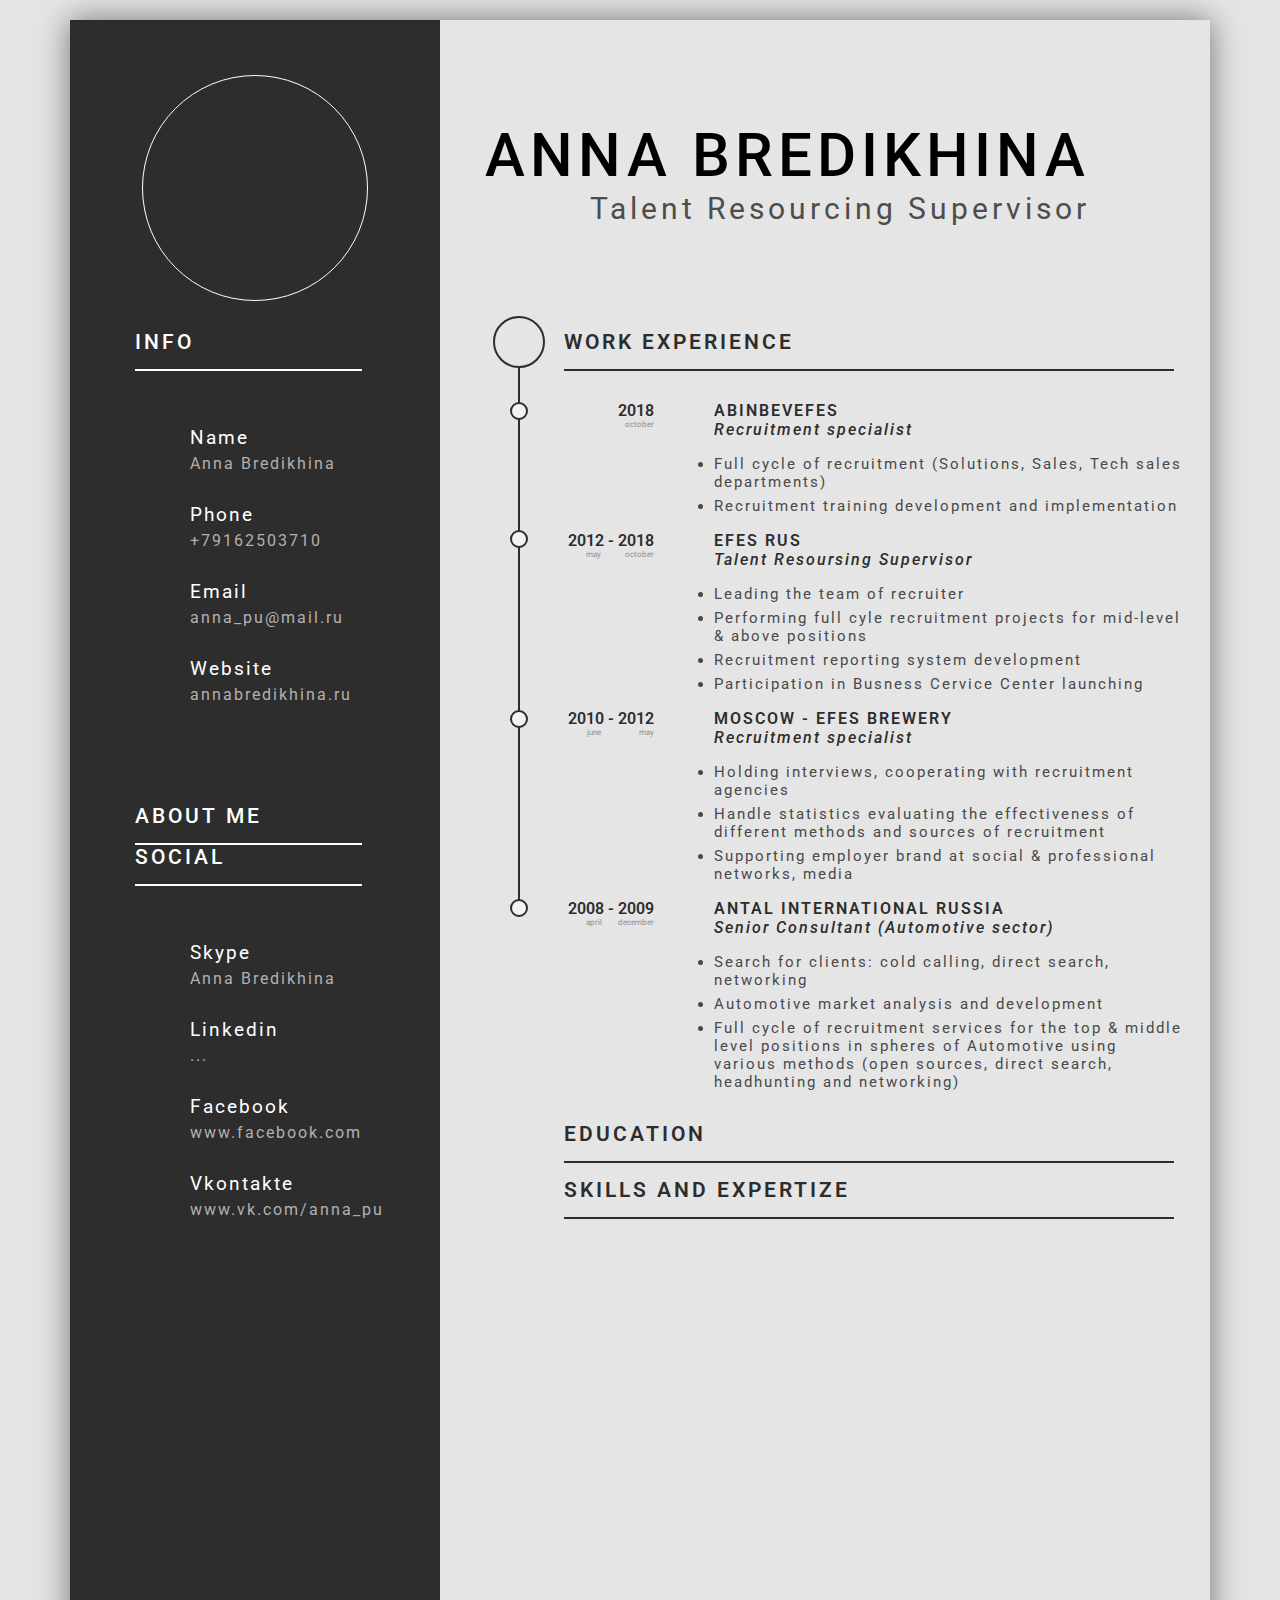
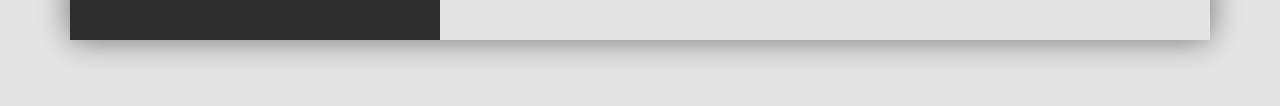
==== html.html @ 79120250 "15/06/2019" ====
<!DOCTYPE html>
<html lang="ru">
<head>
    <meta charset="UTF-8">
    <meta name="viewport" content="width=device-width, initial-scale=1.0">
    <meta http-equiv="X-UA-Compatible" content="ie=edge">
    <link rel="stylesheet" href="css/style.css">
    <link rel="stylesheet" href="normalize.css">
    <title>Anna Bredikhina - Talent Resourcing Supervisor</title>
</head>
<body>
    <div class="container">
        <div class="left-column">
            <div class="circle-foto"></div>
            <div class="main-info-block">
                <div class="title">info</div>
                <span class="line"></span>
                <div class="info-block" style="margin-top: 55px;">
                    <div class="info-block__item">
                        <div class="info-block__item_foto foto_1"></div>
                        <div class="info-block__item_description">
                            <div class="info-block__item_description_1">Name</div>
                            <div class="info-block__item_description_2">Anna Bredikhina</div>
                        </div>
                    </div>
                </div>
                <div class="info-block">
                    <div class="info-block__item">
                        <div class="info-block__item_foto foto_2"></div>
                        <div class="info-block__item_description">
                            <div class="info-block__item_description_1">Phone</div>
                            <div class="info-block__item_description_2"><a href="tel:+7(916)2503710" class="tel">+79162503710</a></div>
                        </div>
                    </div>
                </div>
                <div class="info-block">
                    <div class="info-block__item">
                        <div class="info-block__item_foto foto_3"></div>
                        <div class="info-block__item_description">
                            <div class="info-block__item_description_1">Email</div>
                            <div class="info-block__item_description_2"><a href="mailto:anna_pu@mail.ru" class="email">anna_pu@mail.ru</a></div>
                        </div>
                    </div>
                </div>
                <div class="info-block" style="margin-bottom: 100px;">
                    <div class="info-block__item">
                        <div class="info-block__item_foto foto_4"></div>
                        <div class="info-block__item_description">
                            <div class="info-block__item_description_1">Website</div>
                            <div class="info-block__item_description_2">annabredikhina.ru</div>
                        </div>
                    </div>
                </div>
                <div class="title">about me</div>
                <span class="line"></span>
                <div class="title">social</div>
                <span class="line"></span>
                <div class="info-block" style="margin-top: 55px;">
                    <div class="info-block__item">
                        <div class="info-block__item_foto foto_5"></div>
                        <div class="info-block__item_description">
                            <div class="info-block__item_description_1">Skype</div>
                            <div class="info-block__item_description_2"><a href="skype:pur-purchik?call" class="skype">Anna Bredikhina</a></div>
                        </div>
                    </div>
                </div>
                <div class="info-block">
                    <div class="info-block__item">
                        <div class="info-block__item_foto foto_6"></div>
                        <div class="info-block__item_description">
                            <div class="info-block__item_description_1">Linkedin</div>
                            <div class="info-block__item_description_2"><a href="" class="linkedin" target="_blank">...</a></div>
                        </div>
                    </div>
                </div>
                <div class="info-block">
                    <div class="info-block__item">
                        <div class="info-block__item_foto foto_7"></div>
                        <div class="info-block__item_description">
                            <div class="info-block__item_description_1">Facebook</div>
                            <div class="info-block__item_description_2"><a href="https://www.facebook.com/profile.php?id=1496560373" class="facebook" target="_blank">www.facebook.com</a></div>
                        </div>
                    </div>
                </div>
                <div class="info-block" style="margin-bottom: 100px;">
                    <div class="info-block__item">
                        <div class="info-block__item_foto foto_8"></div>
                        <div class="info-block__item_description">
                            <div class="info-block__item_description_1">Vkontakte</div>
                            <div class="info-block__item_description_2"><a href="https://vk.com/anna_pu" class="vkontakte" target="_blank">www.vk.com/anna_pu</a></div>
                        </div>
                    </div>
                </div>
            </div>
        </div>

        <div class="right-column">
            <div class="main-name-block">
                <div class="name-block">anna bredikhina</div>
                <div class="position-block">Talent Resourcing Supervisor</div>
            </div>
            <main class="main-block">
                <div class="main-block_left-column">
                    <div class="circle"></div>
                    <span class="vertical-line"></span>
                    <div class="circle-mini circle-mini_1"></div>
                    <div class="circle-mini circle-mini_2"></div>
                    <div class="circle-mini circle-mini_3"></div>
                    <div class="circle-mini circle-mini_4"></div>
                </div>
                <div class="main-block_right-column">
                    <div class="title_main">work experience</div>
                    <span class="line_main"></span>

                    <div class="work-experince-block" style="margin-top: 30px">
                        <div class="work-experince-block-year">
                            <div class="year">2018</div>
                            <div class="month">october</div>
                        </div>
                        <div class="work-experince-block-description">
                            <div class="name-company">abinbevefes</div>
                            <div class="name-position"><i>Recruitment specialist</i></div>
                            <div class="work-description-list">
                                <ul>
                                    <li>Full cycle of recruitment (Solutions, Sales, Tech sales departments)</li>
                                    <li>Recruitment training development and implementation</li>
                                </ul>
                            </div>
                        </div>
                    </div>
                    <div class="work-experince-block">
                        <div class="work-experince-block-year">
                            <div class="year">2012 - 2018</div>
                            <div class="month"><pre>may            october</pre></div>
                        </div>
                        <div class="work-experince-block-description">
                            <div class="name-company">efes rus</div>
                            <div class="name-position"><i>Talent Resoursing Supervisor</i></div>
                            <div class="work-description-list">
                                <ul>
                                    <li>Leading the team of recruiter</li>
                                    <li>Performing full cyle recruitment projects for mid-level & above positions</li>
                                    <li>Recruitment reporting system development</li>
                                    <li>Participation in Busness Cervice Center launching</li>
                                </ul>
                            </div>
                        </div>
                    </div>
                    <div class="work-experince-block">
                        <div class="work-experince-block-year">
                            <div class="year">2010 - 2012</div>
                            <div class="month"><pre>june                   may</pre></div>
                        </div>
                        <div class="work-experince-block-description">
                            <div class="name-company">moscow - efes brewery</div>
                            <div class="name-position"><i>Recruitment specialist</i></div>
                            <div class="work-description-list">
                                <ul>
                                    <li>Holding interviews, cooperating with recruitment agencies</li>
                                    <li>Handle statistics evaluating the effectiveness of different methods and sources of recruitment</li>
                                    <li>Supporting employer brand at social & professional networks, media</li>
                                </ul>
                            </div>
                        </div>
                    </div>
                    <div class="work-experince-block">
                        <div class="work-experince-block-year">
                            <div class="year">2008 - 2009</div>
                            <div class="month"><pre>april        december</pre></div>
                        </div>
                        <div class="work-experince-block-description">
                            <div class="name-company">antal international russia</div>
                            <div class="name-position"><i>Senior Consultant (Automotive sector)</i></div>
                            <div class="work-description-list">
                                <ul>
                                    <li>Search for clients: cold calling, direct search, networking</li>
                                    <li>Automotive market analysis and development</li>
                                    <li>Full cycle of recruitment services for the top & middle level positions in spheres of Automotive using various methods (open sources, direct search, headhunting and networking)</li>
                                </ul>
                            </div>
                        </div>
                    </div>

                    <div class="title_main" style="margin-top: 15px">education</div>
                    <span class="line_main"></span>



                    <div class="title_main" style="margin-top: 15px">skills and expertize</div>
                    <span class="line_main"></span>
                </div>
            </main>
        </div>
    </div>
</body>
</html>
---- css/style.css ----
@import url("https://fonts.googleapis.com/css?family=Roboto:300,300i,400,400i,500,500i,700,700i,900,900i&subset=cyrillic,cyrillic-ext");
html {
  background-color: #E5E5E5;
}

* {
  font-family: Roboto, sans-serif;
  -webkit-box-sizing: border-box;
          box-sizing: border-box;
}

.container {
  position: relative;
  display: -webkit-box;
  display: -ms-flexbox;
  display: flex;
  width: 1140px;
  height: 1620px;
  margin: 20px auto;
  -webkit-box-shadow: 0 0 30px rgba(0, 0, 0, 0.5);
          box-shadow: 0 0 30px rgba(0, 0, 0, 0.5);
}

.left-column {
  position: relative;
  width: 370px;
  height: 1620px;
  background-color: #2D2D2D;
}

.circle-foto {
  position: absolute;
  width: 226px;
  height: 226px;
  border-radius: 50%;
  border: 1px solid white;
  margin: 55px 72px 15px;
  background: url("image/main_foto_sepia_2.jpg") no-repeat center center/cover;
}

.title {
  text-transform: uppercase;
  font-weight: 500;
  font-size: 21px;
  color: #ffffff;
  letter-spacing: 3px;
}

.line {
  display: block;
  width: 227px;
  height: 2px;
  background-color: #ffffff;
  margin-top: 15px;
}

.main-info-block {
  position: absolute;
  margin: 310px 0 0 65px;
}

.info-block {
  width: 250px;
  margin-bottom: 30px;
}

.info-block__item {
  display: -webkit-box;
  display: -ms-flexbox;
  display: flex;
  -webkit-box-align: center;
      -ms-flex-align: center;
          align-items: center;
}

.info-block__item_foto {
  display: block;
  width: 30px;
  height: 30px;
  color: #ffffff;
}

.info-block__item_description {
  margin-left: 25px;
}

.info-block__item_description_1 {
  font-size: 19px;
  color: #ffffff;
  letter-spacing: 2px;
  margin-bottom: 5px;
}

.info-block__item_description_2 {
  color: #B4B0B0;
  letter-spacing: 2px;
}

.foto_1 {
  background: url("image/person-female.png") no-repeat center center/cover;
}

.foto_2 {
  background: url("image/phone.png") no-repeat center center/cover;
}

.foto_3 {
  background: url("image/secured.png") no-repeat center center/cover;
}

.foto_4 {
  background: url("image/web.png") no-repeat center center/cover;
}

.email,
.tel,
.vkontakte,
.facebook,
.linkedin,
.skype {
  text-decoration: none;
  color: #B4B0B0;
}

.email:hover,
.tel:hover,
.vkontakte:hover,
.facebook:hover,
.linkedin:hover,
.skype:hover {
  color: #ffffff;
  -webkit-transition: .8s;
  transition: .8s;
}

.foto_5 {
  background: url("image/skype.png") no-repeat center center/cover;
}

.foto_6 {
  background: url("image/linkedin.png") no-repeat center center/cover;
}

.foto_7 {
  background: url("image/facebook.png") no-repeat center center/cover;
}

.foto_8 {
  background: url("image/vkontakte.png") no-repeat center center/cover;
}

.right-column {
  width: 770px;
}

.main-name-block {
  width: 650px;
  height: 120px;
  text-align: right;
  margin-top: 100px;
}

.name-block {
  text-transform: uppercase;
  font-weight: 500;
  font-size: 60px;
  letter-spacing: 5px;
}

.position-block {
  font-size: 30px;
  letter-spacing: 4px;
  color: #4F4C4C;
}

.main-block {
  display: -webkit-box;
  display: -ms-flexbox;
  display: flex;
  width: 700px;
  height: 1390px;
  margin-left: 50px;
}

.circle {
  width: 52px;
  height: 52px;
  border-radius: 50%;
  border: 2px solid #2D2D2D;
}

.vertical-line {
  display: block;
  width: 2px;
  height: 535px;
  background-color: #2D2D2D;
}

.circle-mini {
  position: absolute;
  width: 18px;
  height: 18px;
  border-radius: 50%;
  border: 2px solid #2D2D2D;
  background-color: #F3F3F3;
}

.circle-mini_1 {
  top: 86px;
}

.circle-mini_2 {
  top: 214px;
}

.circle-mini_3 {
  top: 394px;
}

.circle-mini_4 {
  top: 583px;
}

.main-block_left-column {
  position: relative;
  display: -webkit-box;
  display: -ms-flexbox;
  display: flex;
  -webkit-box-orient: vertical;
  -webkit-box-direction: normal;
      -ms-flex-direction: column;
          flex-direction: column;
  -webkit-box-align: center;
      -ms-flex-align: center;
          align-items: center;
  width: 60px;
  height: 1390px;
  margin-top: 76px;
}

.main-block_right-column {
  width: 640px;
  height: 1390px;
  margin-left: 15px;
}

.title_main {
  text-transform: uppercase;
  font-weight: 600;
  margin-top: 90px;
  font-size: 21px;
  color: #2D2D2D;
  letter-spacing: 3px;
}

.line_main {
  display: block;
  width: 610px;
  height: 2px;
  background-color: #2D2D2D;
  margin-top: 15px;
}

.work-experince-block {
  display: -webkit-box;
  display: -ms-flexbox;
  display: flex;
}

.work-experince-block-year {
  width: 110px;
  text-align: right;
}

.year {
  width: 90px;
  color: #2D2D2D;
  font-weight: 600;
}

.month {
  width: 90px;
  font-size: 8px;
  color: #928F8F;
}

pre {
  margin: 0;
}

.work-experince-block-description {
  width: 510px;
}

.name-company {
  text-transform: uppercase;
  font-weight: 600;
  color: #2D2D2D;
  letter-spacing: 2px;
  margin-left: 40px;
}

.name-position {
  font-weight: 500;
  color: #2D2D2D;
  letter-spacing: 2px;
  margin-left: 40px;
}

li {
  font-size: 15px;
  color: #494949;
  letter-spacing: 2px;
  margin-bottom: 6px;
}
/*# sourceMappingURL=style.css.map */
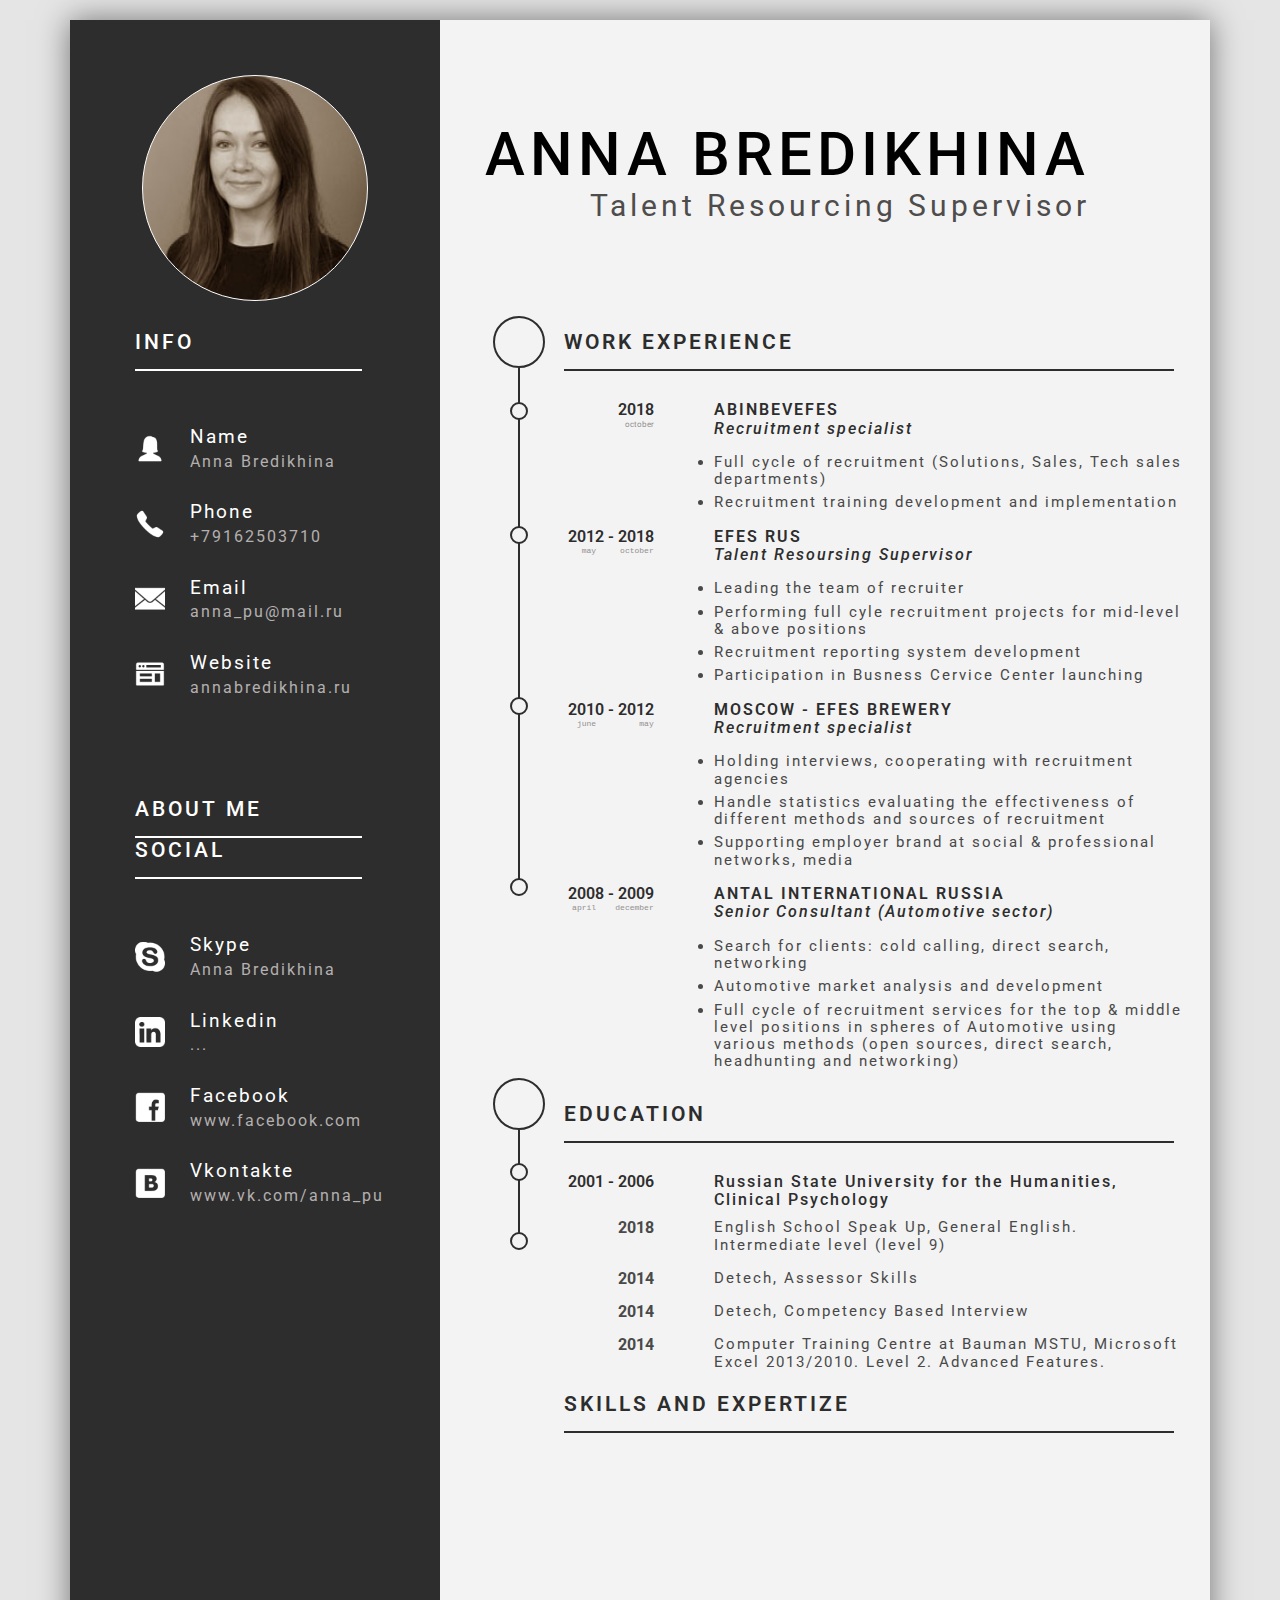
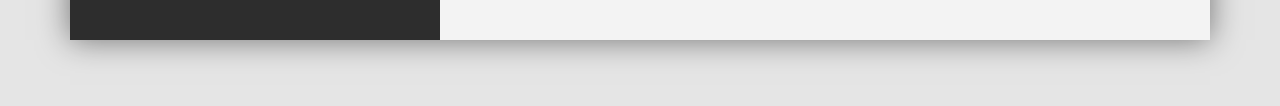
==== commit 792598de: "Добавлен блок EDUCATION" ====
--- a/html.html
+++ b/html.html
@@ -107,6 +107,11 @@
                     <div class="circle-mini circle-mini_2"></div>
                     <div class="circle-mini circle-mini_3"></div>
                     <div class="circle-mini circle-mini_4"></div>
+
+                    <div class="circle circle-2"></div>
+                    <span class="vertical-line vertical-line-2"></span>
+                    <div class="circle-mini circle-mini_5"></div>
+                    <div class="circle-mini circle-mini_6"></div>
                 </div>
                 <div class="main-block_right-column">
                     <div class="title_main">work experience</div>
@@ -131,7 +136,7 @@
                     <div class="work-experince-block">
                         <div class="work-experince-block-year">
                             <div class="year">2012 - 2018</div>
-                            <div class="month"><pre>may            october</pre></div>
+                            <div class="month"><pre>may     october</pre></div>
                         </div>
                         <div class="work-experince-block-description">
                             <div class="name-company">efes rus</div>
@@ -149,7 +154,7 @@
                     <div class="work-experince-block">
                         <div class="work-experince-block-year">
                             <div class="year">2010 - 2012</div>
-                            <div class="month"><pre>june                   may</pre></div>
+                            <div class="month"><pre>june         may</pre></div>
                         </div>
                         <div class="work-experince-block-description">
                             <div class="name-company">moscow - efes brewery</div>
@@ -166,7 +171,7 @@
                     <div class="work-experince-block">
                         <div class="work-experince-block-year">
                             <div class="year">2008 - 2009</div>
-                            <div class="month"><pre>april        december</pre></div>
+                            <div class="month"><pre>april    december</pre></div>
                         </div>
                         <div class="work-experince-block-description">
                             <div class="name-company">antal international russia</div>
@@ -183,6 +188,53 @@
 
                     <div class="title_main" style="margin-top: 15px">education</div>
                     <span class="line_main"></span>
+
+                    <div class="work-experince-block" style="margin-top: 30px">
+                        <div class="work-experince-block-year">
+                            <div class="year">2001 - 2006</div>
+                        </div>
+                        <div class="work-experince-block-description">
+                            <div class="name-position">Russian State University for the Humanities, Clinical Psychology</div>
+                        </div>
+                    </div>
+
+                    <div class="courses-block">
+                        <div class="courses-block-pic"></div>
+                        <div class="courses-list">
+                            <div class="work-experince-block"">
+                                <div class="work-experince-block-year">
+                                    <div class="year year-mod-text">2018</div>
+                                </div>
+                                <div class="work-experince-block-description">
+                                    <div class="name-position couses-mod-text">English School Speak Up, General English. Intermediate level (level 9)</div>
+                                </div>
+                            </div>
+                            <div class="work-experince-block">
+                                <div class="work-experince-block-year">
+                                    <div class="year year-mod-text">2014</div>
+                                </div>
+                                <div class="work-experince-block-description">
+                                    <div class="name-position couses-mod-text">Detech, Assessor Skills</div>
+                                </div>
+                            </div>
+                            <div class="work-experince-block">
+                                <div class="work-experince-block-year">
+                                    <div class="year year-mod-text">2014</div>
+                                </div>
+                                <div class="work-experince-block-description">
+                                    <div class="name-position couses-mod-text">Detech, Competency Based Interview</div>
+                                </div>
+                            </div>
+                            <div class="work-experince-block">
+                                <div class="work-experince-block-year">
+                                    <div class="year year-mod-text">2014</div>
+                                </div>
+                                <div class="work-experince-block-description">
+                                    <div class="name-position couses-mod-text">Computer Training Centre at Bauman MSTU, Microsoft Excel 2013/2010. Level 2. Advanced Features.</div>
+                                </div>
+                            </div>
+                        </div>
+                    </div>
 
 
 
--- a/css/style.css
+++ b/css/style.css
@@ -19,6 +19,7 @@
   margin: 20px auto;
   -webkit-box-shadow: 0 0 30px rgba(0, 0, 0, 0.5);
           box-shadow: 0 0 30px rgba(0, 0, 0, 0.5);
+  background-color: #F3F3F3;
 }
 
 .left-column {
@@ -35,7 +36,7 @@
   border-radius: 50%;
   border: 1px solid white;
   margin: 55px 72px 15px;
-  background: url("image/main_foto_sepia_2.jpg") no-repeat center center/cover;
+  background: url("/image/main_foto_sepia_2.jpg") no-repeat center center/cover;
 }
 
 .title {
@@ -97,19 +98,19 @@
 }
 
 .foto_1 {
-  background: url("image/person-female.png") no-repeat center center/cover;
+  background: url("/image/person-female.png") no-repeat center center/cover;
 }
 
 .foto_2 {
-  background: url("image/phone.png") no-repeat center center/cover;
+  background: url("/image/phone.png") no-repeat center center/cover;
 }
 
 .foto_3 {
-  background: url("image/secured.png") no-repeat center center/cover;
+  background: url("/image/secured.png") no-repeat center center/cover;
 }
 
 .foto_4 {
-  background: url("image/web.png") no-repeat center center/cover;
+  background: url("/image/web.png") no-repeat center center/cover;
 }
 
 .email,
@@ -134,19 +135,19 @@
 }
 
 .foto_5 {
-  background: url("image/skype.png") no-repeat center center/cover;
+  background: url("/image/skype.png") no-repeat center center/cover;
 }
 
 .foto_6 {
-  background: url("image/linkedin.png") no-repeat center center/cover;
+  background: url("/image/linkedin.png") no-repeat center center/cover;
 }
 
 .foto_7 {
-  background: url("image/facebook.png") no-repeat center center/cover;
+  background: url("/image/facebook.png") no-repeat center center/cover;
 }
 
 .foto_8 {
-  background: url("image/vkontakte.png") no-repeat center center/cover;
+  background: url("/image/vkontakte.png") no-repeat center center/cover;
 }
 
 .right-column {
@@ -192,7 +193,7 @@
 .vertical-line {
   display: block;
   width: 2px;
-  height: 535px;
+  height: 525px;
   background-color: #2D2D2D;
 }
 
@@ -210,15 +211,15 @@
 }
 
 .circle-mini_2 {
-  top: 214px;
+  top: 210px;
 }
 
 .circle-mini_3 {
-  top: 394px;
+  top: 381px;
 }
 
 .circle-mini_4 {
-  top: 583px;
+  top: 562px;
 }
 
 .main-block_left-column {
@@ -313,4 +314,43 @@
   letter-spacing: 2px;
   margin-bottom: 6px;
 }
+
+.circle-2 {
+  position: absolute;
+  margin-top: 762px;
+}
+
+.vertical-line-2 {
+  margin-top: 236px;
+  height: 105px;
+}
+
+.circle-mini_5 {
+  top: 847px;
+}
+
+.circle-mini_6 {
+  top: 916px;
+}
+
+.courses-block {
+  display: -webkit-box;
+  display: -ms-flexbox;
+  display: flex;
+}
+
+.couses-mod-text {
+  font-size: 15px;
+  color: #494949;
+  letter-spacing: 2px;
+  margin-bottom: 6px;
+  font-weight: 400;
+  margin-top: 10px;
+}
+
+.year-mod-text {
+  color: #494949;
+  font-weight: bold;
+  margin-top: 10px;
+}
 /*# sourceMappingURL=style.css.map */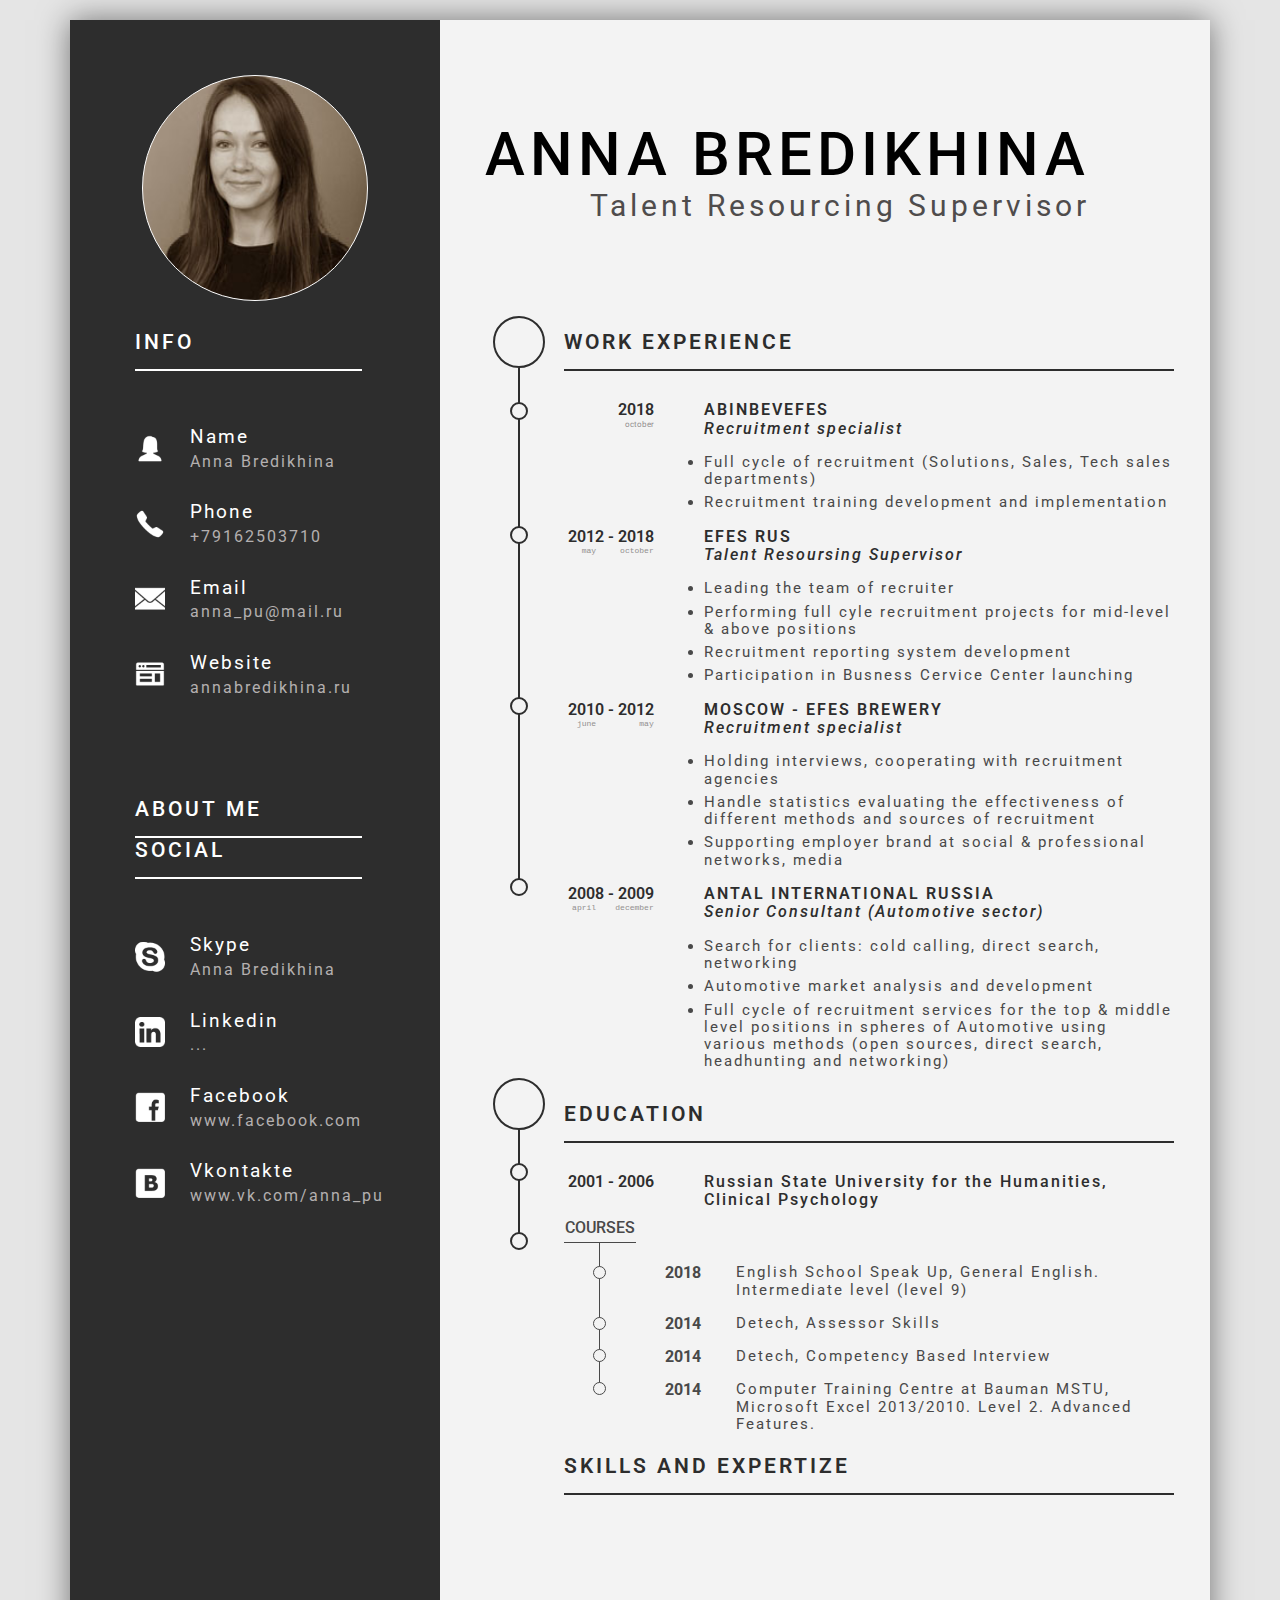
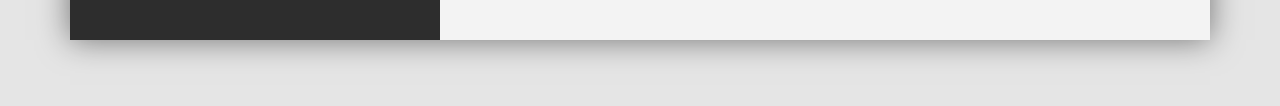
==== commit 32811a2d: "Доделан блок EDUCATION" ====
--- a/html.html
+++ b/html.html
@@ -199,13 +199,21 @@
                     </div>
 
                     <div class="courses-block">
-                        <div class="courses-block-pic"></div>
+                        <div class="courses-block-pic">
+                            <div class="text-courses">courses</div>
+                            <span class="hor-line"></span>
+                        <span class="vertical-line-courses"></span>
+                        <div class="circle-mini-courses circle-courses-mini_1"></div>
+                        <div class="circle-mini-courses circle-courses-mini_2"></div>
+                        <div class="circle-mini-courses circle-courses-mini_3"></div>
+                        <div class="circle-mini-courses circle-courses-mini_4"></div>
+                        </div>
                         <div class="courses-list">
-                            <div class="work-experince-block"">
+                            <div class="work-experince-block">
                                 <div class="work-experince-block-year">
                                     <div class="year year-mod-text">2018</div>
                                 </div>
-                                <div class="work-experince-block-description">
+                                <div class="work-experince-block-description description-courses">
                                     <div class="name-position couses-mod-text">English School Speak Up, General English. Intermediate level (level 9)</div>
                                 </div>
                             </div>
@@ -213,7 +221,7 @@
                                 <div class="work-experince-block-year">
                                     <div class="year year-mod-text">2014</div>
                                 </div>
-                                <div class="work-experince-block-description">
+                                <div class="work-experince-block-description description-courses">
                                     <div class="name-position couses-mod-text">Detech, Assessor Skills</div>
                                 </div>
                             </div>
@@ -221,7 +229,7 @@
                                 <div class="work-experince-block-year">
                                     <div class="year year-mod-text">2014</div>
                                 </div>
-                                <div class="work-experince-block-description">
+                                <div class="work-experince-block-description description-courses">
                                     <div class="name-position couses-mod-text">Detech, Competency Based Interview</div>
                                 </div>
                             </div>
@@ -229,7 +237,7 @@
                                 <div class="work-experince-block-year">
                                     <div class="year year-mod-text">2014</div>
                                 </div>
-                                <div class="work-experince-block-description">
+                                <div class="work-experince-block-description description-courses">
                                     <div class="name-position couses-mod-text">Computer Training Centre at Bauman MSTU, Microsoft Excel 2013/2010. Level 2. Advanced Features.</div>
                                 </div>
                             </div>
--- a/css/style.css
+++ b/css/style.css
@@ -269,7 +269,7 @@
 }
 
 .work-experince-block-year {
-  width: 110px;
+  width: 100px;
   text-align: right;
 }
 
@@ -346,11 +346,88 @@
   margin-bottom: 6px;
   font-weight: 400;
   margin-top: 10px;
+  margin-left: 0;
 }
 
 .year-mod-text {
+  width: 65px;
   color: #494949;
   font-weight: bold;
+  margin-right: 0;
   margin-top: 10px;
 }
+
+.text-courses {
+  text-transform: uppercase;
+  color: #494949;
+  font-weight: 500;
+}
+
+.hor-line {
+  display: block;
+  width: 72px;
+  height: 1px;
+  background-color: #494949;
+  margin-top: 4px;
+}
+
+.description-courses {
+  width: 440px;
+}
+
+.courses-block {
+  margin-top: 10px;
+}
+
+.courses-list {
+  margin-top: 35px;
+}
+
+.courses-block-pic {
+  position: relative;
+  display: -webkit-box;
+  display: -ms-flexbox;
+  display: flex;
+  -webkit-box-orient: vertical;
+  -webkit-box-direction: normal;
+      -ms-flex-direction: column;
+          flex-direction: column;
+  -webkit-box-align: center;
+      -ms-flex-align: center;
+          align-items: center;
+}
+
+.vertical-line-courses {
+  position: absolute;
+  top: 23px;
+  display: block;
+  width: 1px;
+  height: 145px;
+  background-color: #494949;
+}
+
+.circle-mini-courses {
+  position: absolute;
+  width: 13px;
+  height: 13px;
+  border-radius: 50%;
+  border: 1px solid #494949;
+  background-color: #F3F3F3;
+}
+
+.circle-courses-mini_1 {
+  top: 47px;
+}
+
+.circle-courses-mini_2 {
+  top: 98px;
+}
+
+.circle-courses-mini_3 {
+  top: 130px;
+}
+
+.circle-courses-mini_4 {
+  top: 163px;
+}
 /*# sourceMappingURL=style.css.map */